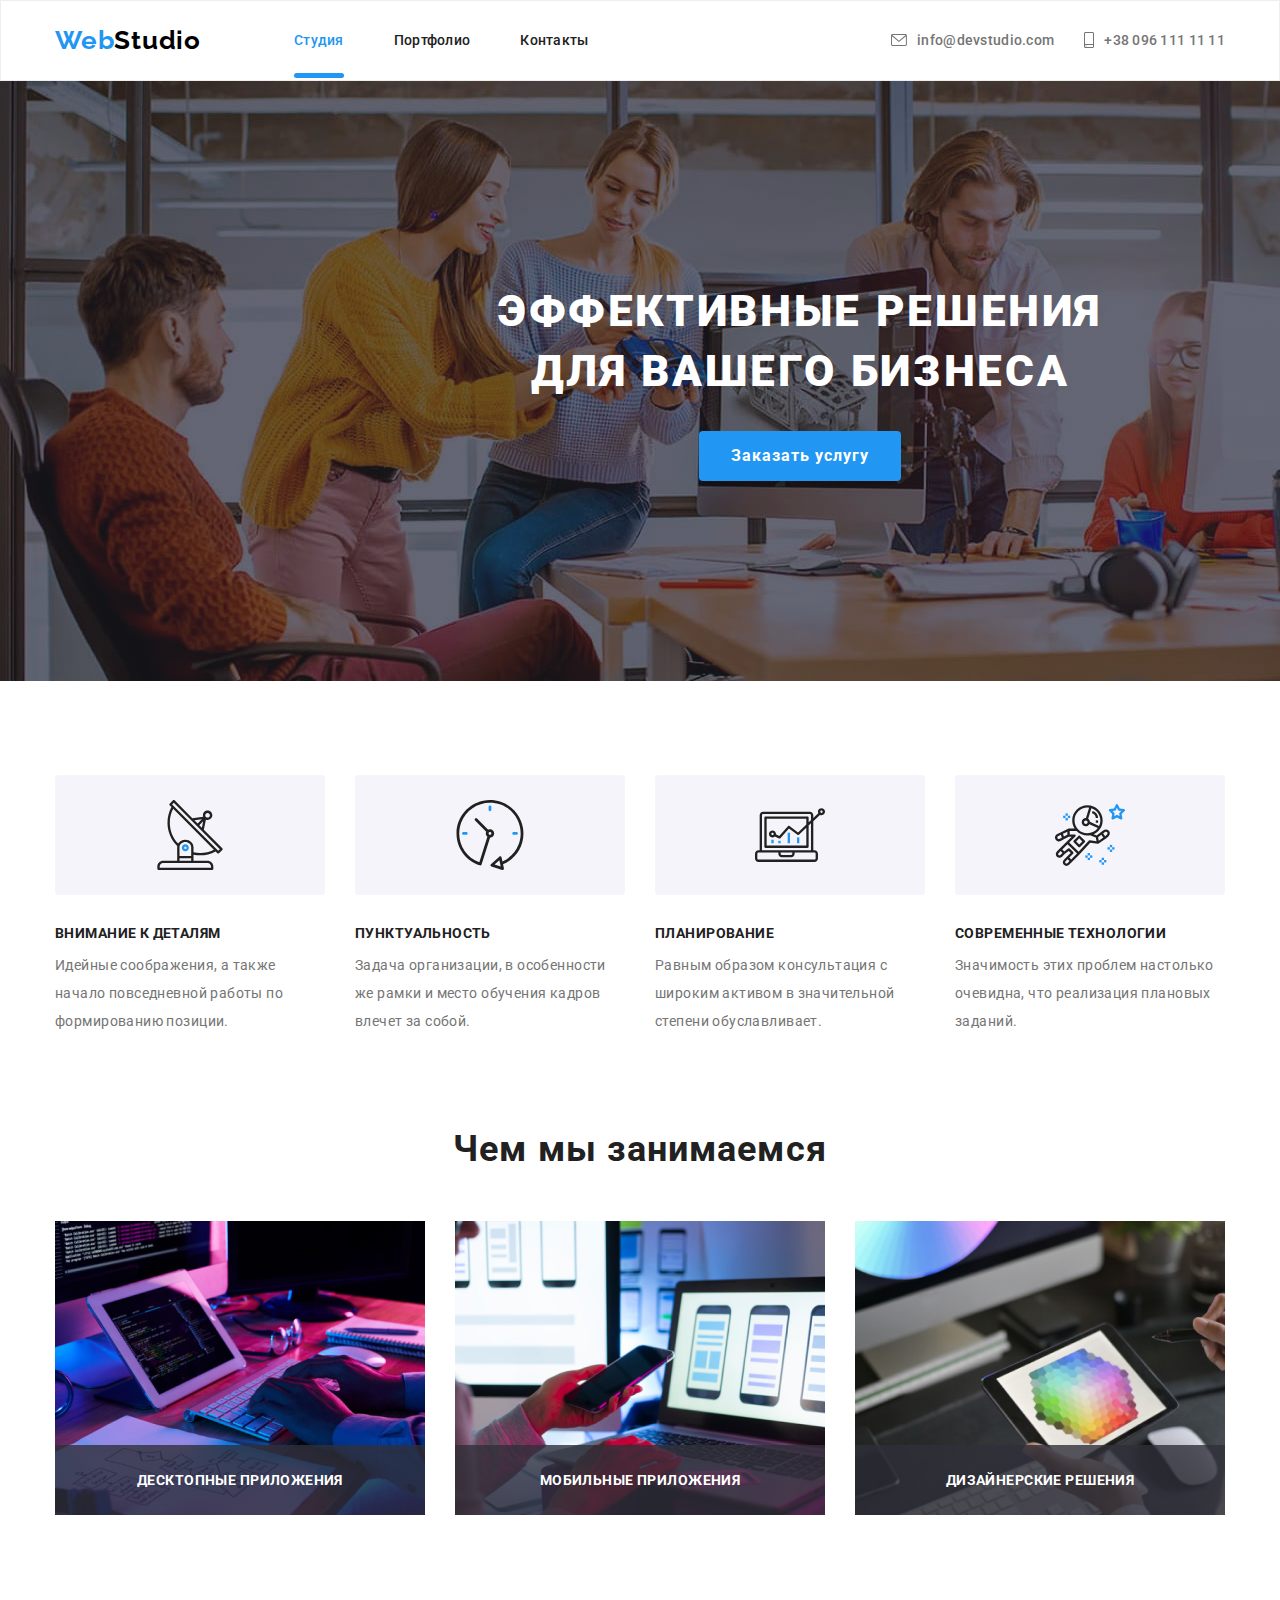
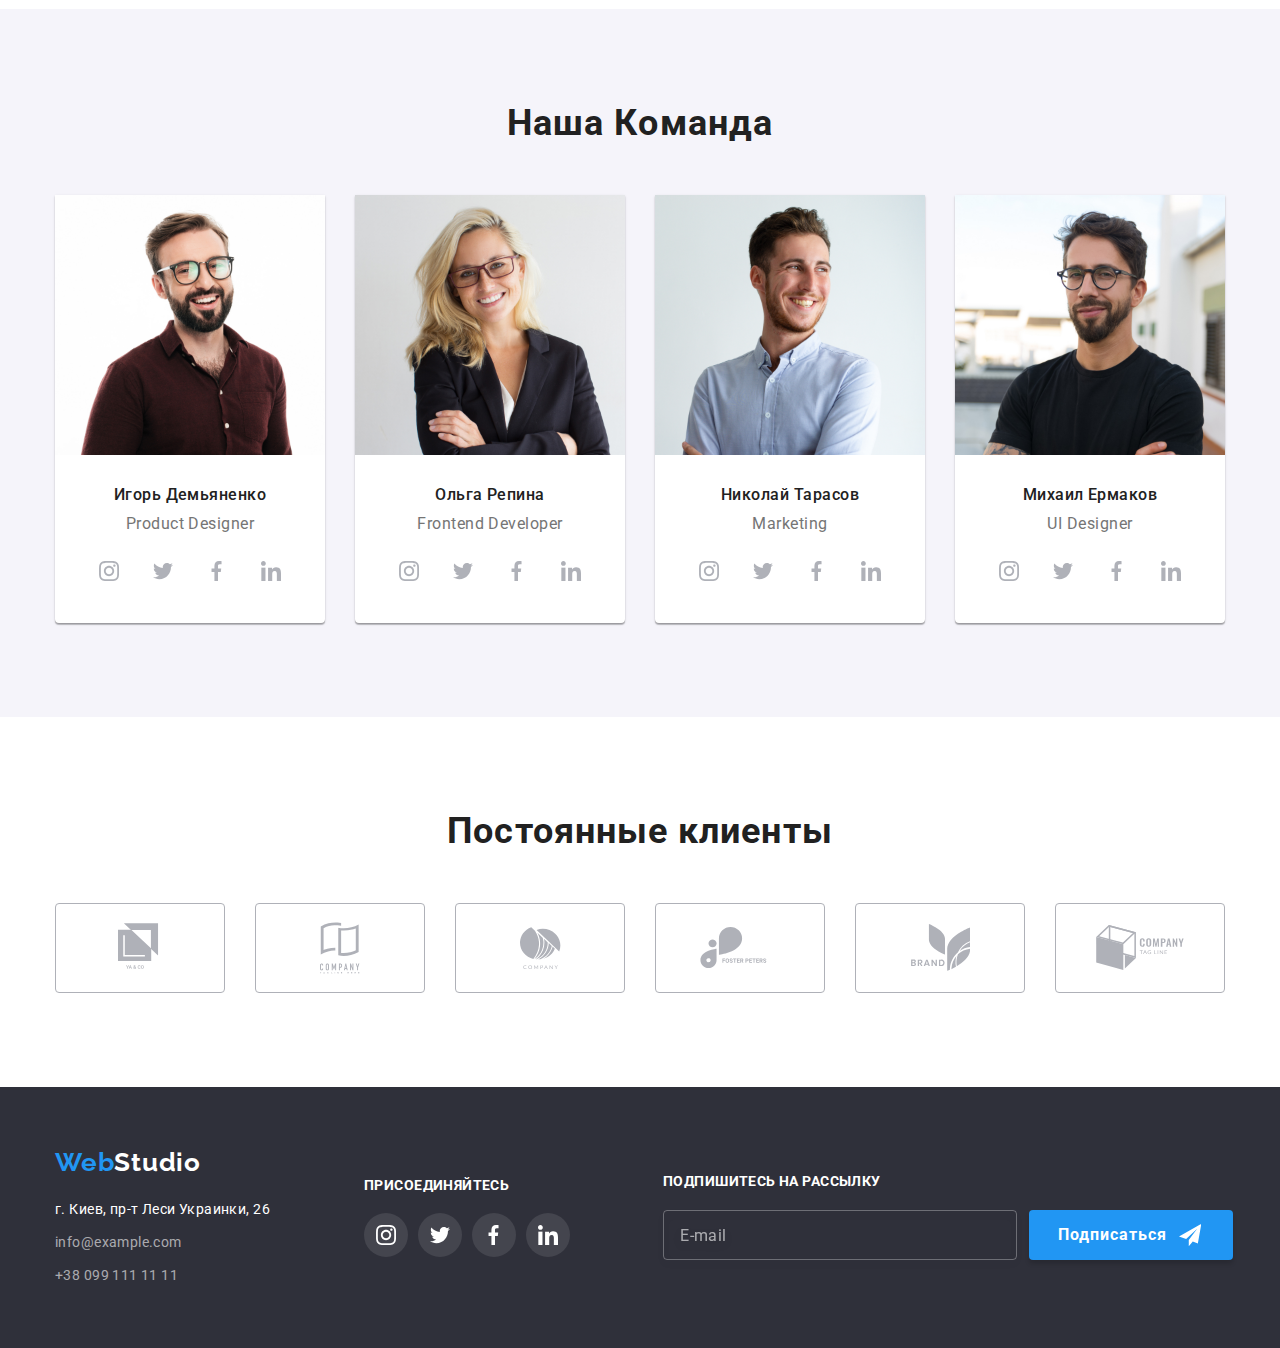
==== index.html @ 03c02bd0 "dz-7" ====
<!DOCTYPE html>
<html lang="ru">
  <head>
    <meta charset="UTF-8" />
    <meta name="viewport" content="width=device-width, initial-scale=1.0" />
    <title>ВебСтудия</title>
    <link
      href="https://fonts.googleapis.com/css2?family=Raleway:wght@700&family=Roboto:wght@300;400;500;700;900&display=swap"
      rel="stylesheet"
    />
    <link rel="stylesheet" href="./css/modern-normalize.css" />
    <!-- <link rel="stylesheet" href="https://cdnjs.cloudflare.com/ajax/libs/modern-normalize/1.0.0/modern-normalize.css"> -->
    <link rel="stylesheet" href="./css/styles.css" />
  </head>
  <body>
    <!--Header-->
    <header class="header">
      <div class="container">
        <nav class="navigation">
          <a class="logo link" href="./index.html" aria-label="Логотип студии"
            ><span class="logo-color" lang="en">Web</span
            ><span lang="en">Studio</span></a
          >
          <!--menu nav-->

          <ul class="navigation-list list">
            <li class="navigation-list-item">
              <a class="navigation-list-link link active" href="./index.html"
                >Студия</a
              >
            </li>
            <li class="navigation-list-item">
              <a class="navigation-list-link link" href="./portfolio.html"
                >Портфолио</a
              >
            </li>
            <li class="navigation-list-item">
              <a class="navigation-list-link link" href="./cont.html"
                >Контакты</a
              >
            </li>
          </ul>
        </nav>
        <address class="address">
          <ul class="address-list list">
            <li class="address-list-item">
              <a
                class="header-address-link link"
                href="mailto:info@devstudio.com"
              >
                <svg class="address-icon" width="16px" height="12px">
                  <use href="./images/icons/sprite.svg#icon-envelope"></use>
                </svg>
                info@devstudio.com</a
              >
            </li>
            <li class="address-list-item">
              <a class="header-address-link link" href="tel:+380961111111">
                <svg class="address-icon" width="10px" height="16px">
                  <use href="./images/icons/sprite.svg#icon-smartphone"></use>
                </svg>
                +38 096 111 11 11</a
              >
            </li>
          </ul>
        </address>
      </div>
    </header>
    <!--HERO-->
    <main>
      <section class="start-page">
        <div class="start-page-container container">
          <h1 class="hero-title">Эффективные решения для вашего бизнеса</h1>
          <button class="modal-btn" type="button" data-modal-open>
            Заказать услугу
          </button>
          <div class="backdrop is-hidden" data-modal>

            <div class="modal">
              <form action="#" method="GET" class="contact-form">
                <h2 class="contact-form_title">Оставьте свои данные, мы вам перезвоним</h2>
                <ul class="list-contact-form">
                  <li class="list contact-info">  
                    <label class="text-label" for="user-name">Имя</label>
                    <div class="input-form">
                        <input type="text" class="contact-form__input" name="user-name" id="user-name" required>
                        <svg class="modal-icon" width="18px" height="18px">
                          <use href="./images/icons/sprite-modal.svg#icon-person"></use>
                        </svg>
                    </div>
                  </li>
                  <li class="list contact-info"> 
                    <label class="text-label" for="user-tel">Телефон</label>
                    <div class="input-form">
                      <input type="tel" class="contact-form__input" name="user-tel" id="user-tel" required>
                        <svg class="modal-icon" width="18px" height="18px">
                          <use href="./images/icons/sprite-modal.svg#icon-phone"></use>
                        </svg>
                    </div>
                    
                  </li>
                  <li class="list contact-info">  
                    <label class="text-label" for="user-email">Почта</label>
                    <div class="input-form">
                      <input type="email" class="contact-form__input" name="user-email" id="user-email" required>
                      <svg class="modal-icon" width="18px" height="18px">
                        <use href="./images/icons/sprite-modal.svg#icon-email"></use>
                      </svg>
                    </div>
                    
                  </li>

                  <li class="list contact-info">  
                    <label class="text-label" for="user-text">Комментарий</label>
                    <div class="textarea">
                      <textarea  name="user-text" id="user-text" class="contact-form__message" maxlength="80" placeholder="Введите текст"></textarea>
                    </div>
                   </li>
                </ul> 
                
                
                <div class="policy">
                      
                      <label class="text-policy label">
                        <input class="checkbox visually-hidden" type="checkbox" name="policy" value="accept-policy">
                        <span class="icon-checked"></span>
                        <span class="label-text">Соглашаюсь с рассылкой и принимаю <a href="#" style="color: #2196f3">Условия договора</a></span>
                        
                      </label>
                      
                </div>     
                <div class="btn-wrapper">
                      <button type="submit" class="modal-btn">Отправить</button>
                </div>
              </form>
              

              <button class="close-button" data-modal-close>
                <svg class="modal-icon" width="18px" height="18px">
                  <use href="./images/icons/sprite-modal.svg#icon-close"></use>
                </svg>

              </button>
            </div>
          </div>
        </div>
      </section>
      <section class="features">
        <h2 hidden>Особености</h2>
        <div class="features-container container">
          <ul class="features-list">
            <li class="features-list-item list">
              <div class="svg-container">
                <svg class="button-icon" width="70px" height="70px">
                  <use href="./images/icons/sprite.svg#icon-antenna"></use>
                </svg>
              </div>
              <h3 class=".title-h-black">Внимание к деталям</h3>
              <p>
                Идейные соображения, а также начало повседневной работы по
                формированию позиции.
              </p>
            </li>
            <li class="features-list-item list">
              <div class="svg-container">
                <svg class="button-icon" width="70px" height="70px">
                  <use href="./images/icons/sprite.svg#icon-clock"></use>
                </svg>
              </div>
              <h3 class=".title-h-black">Пунктуальность</h3>
              <p>
                Задача организации, в особенности же рамки и место обучения
                кадров влечет за собой.
              </p>
            </li>
            <li class="features-list-item list">
              <div class="svg-container">
                <svg class="button-icon" width="70px" height="70px">
                  <use href="./images/icons/sprite.svg#icon-diagram"></use>
                </svg>
              </div>
              <h3 class=".title-h-black">Планирование</h3>
              <p>
                Равным образом консультация с широким активом в значительной
                степени обуславливает.
              </p>
            </li>
            <li class="features-list-item list">
              <div class="svg-container">
                <svg class="button-icon" width="70px" height="70px">
                  <use href="./images/icons/sprite.svg#icon-astronaut"></use>
                </svg>
              </div>
              <h3 class=".title-h-black">Современные технологии</h3>
              <p>
                Значимость этих проблем настолько очевидна, что реализация
                плановых заданий.
              </p>
            </li>
          </ul>
        </div>
      </section>
      <!--What are we doing-->
      <section class="we-doing">
        <div class="we-doing container">
          <h2>Чем мы занимаемся</h2>
          <ul class="we-doing-list list">
            <li class="we-doing-list-item">
              <img
                src="./images/header/box1.jpg"
                alt="набор программного кода"
                width="370"
                height="294"
              />
              <div class="title-features">
                <h3 class="title-h-white">Десктопные приложения</h3>
              </div>
            </li>
            <li class="we-doing-list-item">
              <img
                src="./images/header/box2.jpg"
                alt="выбор макета"
                width="370"
                height="294"
              />
              <div class="title-features">
                <h3 class="title-h-white">Мобильные приложения</h3>
              </div>
            </li>
            <li class="we-doing-list-item">
              <img
                src="./images/header/bo3.jpg"
                alt="выбор палитры"
                width="370"
                height="294"
              />
              <div class="title-features">
                <h3 class="title-h-white">Дизайнерские решения</h3>
              </div>
            </li>
          </ul>
        </div>
      </section>
      <!--About Team-->
      <section class="team">
        <div class="team-container container">
          <h2>Наша Команда</h2>
          <ul class="team-list list">
            <li class="team-list-item">
              <!-- <a class="team-list-link link" href=""> -->
              <img
                class="team-list-card"
                src="./images/main/photocard1.jpg"
                alt="Игорь Демьяненко"
                width="270"
                height="260"
              />
              <h3>Игорь Демьяненко</h3>
              <p lang="en">Product Designer</p>
              <div class="social-links-team">
                <ul class="social-links-list list">
                  <li class="social-links-item">
                    <a class="social-link-icon" href="">
                      <svg class="social-icon" width="20px" height="20px">
                        <use
                          href="./images/icons/sprite.svg#icon-instagram"
                        ></use>
                      </svg>
                    </a>
                  </li>
                  <li class="social-links-item">
                    <a class="social-link-icon" href="">
                      <svg class="social-icon" width="20px" height="20px">
                        <use
                          href="./images/icons/sprite.svg#icon-twitter"
                        ></use>
                      </svg>
                    </a>
                  </li>
                  <li class="social-links-item">
                    <a class="social-link-icon" href="">
                      <svg class="social-icon" width="20px" height="20px">
                        <use
                          href="./images/icons/sprite.svg#icon-facebook"
                        ></use>
                      </svg>
                    </a>
                  </li>
                  <li class="social-links-item">
                    <a class="social-link-icon" href="">
                      <svg class="social-icon" width="20px" height="20px">
                        <use
                          href="./images/icons/sprite.svg#icon-linkedin"
                        ></use>
                      </svg>
                    </a>
                  </li>
                </ul>
              </div>
            </li>
            <li class="team-list-item">
              <!-- <a class="team-list-link link" href=""> -->
              <img
                class="team-list-card"
                src="./images/main/photocard2.jpg"
                alt="Ольга Репина"
                width="270"
                height="260"
              />
              <h3>Ольга Репина</h3>
              <p lang="en">Frontend Developer</p>
              <div class="social-links-team">
                <ul class="social-links-list list">
                  <li class="social-links-item">
                    <a class="social-link-icon" href="">
                      <svg class="social-icon" width="20px" height="20px">
                        <use
                          href="./images/icons/sprite.svg#icon-instagram"
                        ></use>
                      </svg>
                    </a>
                  </li>
                  <li class="social-links-item">
                    <a class="social-link-icon" href="">
                      <svg class="social-icon" width="20px" height="20px">
                        <use
                          href="./images/icons/sprite.svg#icon-twitter"
                        ></use>
                      </svg>
                    </a>
                  </li>
                  <li class="social-links-item">
                    <a class="social-link-icon" href="">
                      <svg class="social-icon" width="20px" height="20px">
                        <use
                          href="./images/icons/sprite.svg#icon-facebook"
                        ></use>
                      </svg>
                    </a>
                  </li>
                  <li class="social-links-item">
                    <a class="social-link-icon" href="">
                      <svg class="social-icon" width="20px" height="20px">
                        <use
                          href="./images/icons/sprite.svg#icon-linkedin"
                        ></use>
                      </svg>
                    </a>
                  </li>
                </ul>
              </div>
            </li>
            <li class="team-list-item">
              <!-- <a class="team-list-link link" href=""> -->
              <img
                class="team-list-card"
                src="./images/main/photocard3.jpg"
                alt="Николай Тарасов"
                width="270"
                height="260"
              />
              <h3>Николай Тарасов</h3>
              <p lang="en">Marketing</p>
              <div class="social-links-team">
                <ul class="social-links-list list">
                  <li class="social-links-item">
                    <a class="social-link-icon" href="">
                      <svg class="social-icon" width="20px" height="20px">
                        <use
                          href="./images/icons/sprite.svg#icon-instagram"
                        ></use>
                      </svg>
                    </a>
                  </li>
                  <li class="social-links-item">
                    <a class="social-link-icon" href="">
                      <svg class="social-icon" width="20px" height="20px">
                        <use
                          href="./images/icons/sprite.svg#icon-twitter"
                        ></use>
                      </svg>
                    </a>
                  </li>
                  <li class="social-links-item">
                    <a class="social-link-icon" href="">
                      <svg class="social-icon" width="20px" height="20px">
                        <use
                          href="./images/icons/sprite.svg#icon-facebook"
                        ></use>
                      </svg>
                    </a>
                  </li>
                  <li class="social-links-item">
                    <a class="social-link-icon" href="">
                      <svg class="social-icon" width="20px" height="20px">
                        <use
                          href="./images/icons/sprite.svg#icon-linkedin"
                        ></use>
                      </svg>
                    </a>
                  </li>
                </ul>
              </div>
            </li>
            <li class="team-list-item">
              <!-- <a class="team-list-link link" href=""> -->
              <img
                class="team-list-card"
                src="./images/main/photocard4.jpg"
                alt="Михаил Ермаков"
                width="270"
                height="260"
              />
              <h3>Михаил Ермаков</h3>
              <p lang="en">UI Designer</p>
              <div class="social-links-team">
                <ul class="social-links-list list">
                  <li class="social-links-item">
                    <a class="social-link-icon" href="">
                      <svg class="social-icon" width="20px" height="20px">
                        <use
                          href="./images/icons/sprite.svg#icon-instagram"
                        ></use>
                      </svg>
                    </a>
                  </li>
                  <li class="social-links-item">
                    <a class="social-link-icon" href="">
                      <svg class="social-icon" width="20px" height="20px">
                        <use
                          href="./images/icons/sprite.svg#icon-twitter"
                        ></use>
                      </svg>
                    </a>
                  </li>
                  <li class="social-links-item">
                    <a class="social-link-icon" href="">
                      <svg class="social-icon" width="20px" height="20px">
                        <use
                          href="./images/icons/sprite.svg#icon-facebook"
                        ></use>
                      </svg>
                    </a>
                  </li>
                  <li class="social-links-item">
                    <a class="social-link-icon" href="">
                      <svg class="social-icon" width="20px" height="20px">
                        <use
                          href="./images/icons/sprite.svg#icon-linkedin"
                        ></use>
                      </svg>
                    </a>
                  </li>
                </ul>
              </div>
            </li>
          </ul>
        </div>
      </section>
      <!--CLIENTS-->
      <section class="clients">
        <div class="clients-container container">
          <h2>Постоянные клиенты</h2>
          <ul class="clients-list list">
            <li class="clients-item">
              <a class="clients-item-link link" href="">
                <svg class="clients-icon" width="44.27px" height="49.23px">
                  <use href="./images/icons/sprite.svg#icon-logo1"></use>
                </svg>
              </a>
            </li>
            <li class="clients-item">
              <a class="clients-item-link link" href="">
                <svg class="clients-icon" width="40px" height="52px">
                  <use href="./images/icons/sprite.svg#icon-logo2"></use>
                </svg>
              </a>
            </li>
            <li class="clients-item">
              <a class="clients-item-link link" href="">
                <svg class="clients-icon" width="41px" height="42.6px">
                  <use href="./images/icons/sprite.svg#icon-logo3"></use>
                </svg>
              </a>
            </li>
            <li class="clients-item">
              <a class="clients-item-link link" href="">
                <svg class="clients-icon" width="79.66px" height="42.02">
                  <use href="./images/icons/sprite.svg#icon-logo4"></use>
                </svg>
              </a>
            </li>
            <li class="clients-item">
              <a class="clients-item-link link" href="">
                <svg class="clients-icon" width="59px" height="47px">
                  <use href="./images/icons/sprite.svg#icon-logo5"></use>
                </svg>
              </a>
            </li>
            <li class="clients-item">
              <a class="clients-item-link link" href="">
                <svg class="clients-icon" width="88.48px" height="45.44px">
                  <use href="./images/icons/sprite.svg#icon-logo6"></use>
                </svg>
              </a>
            </li>
          </ul>
        </div>
      </section>
    </main>
    <!--FOOTER-->
    <footer class="footer">
      <div class="container">
        <div class="logo-address-container">
          <div class="footer-logo">
            <a class="logo link" href="./index.html" aria-label="Логотип студии"
              ><span class="logo-color" lang="en">Web</span
              ><span style="color: white" lang="en">Studio</span></a
            >
          </div>
          <address class="footer-address address">
            <ul class="footer-list list">
              <li class="footer-list-item">
                <a
                  class="footer-map-link link"
                  href="https://goo.gl/maps/7gkrQekbCcnjJ7GV7"
                  >г. Киев, пр-т Леси Украинки, 26</a
                >
              </li>
              <li class="footer-list-item">
                <a class="footer-mail-link link" href="mailto:info@example.com"
                  >info@example.com</a
                >
              </li>
              <li class="footer-list-item">
                <a class="footer-tel-link link" href="tel:+380991111111"
                  >+38 099 111 11 11</a
                >
              </li>
            </ul>
          </address>
        </div>
        <div class="social-links-footer">
          <h2>присоединяйтесь</h2>
          <div class="social-links-team">
            <ul class="social-links-list list">
              <li class="social-links-item">
                <a class="social-link-icon icon-footer" href="">
                  <svg class="social-icon" width="20px" height="20px">
                    <use href="./images/icons/sprite.svg#icon-instagram"></use>
                  </svg>
                </a>
              </li>
              <li class="social-links-item">
                <a class="social-link-icon icon-footer" href="">
                  <svg class="social-icon" width="20px" height="20px">
                    <use href="./images/icons/sprite.svg#icon-twitter"></use>
                  </svg>
                </a>
              </li>
              <li class="social-links-item">
                <a class="social-link-icon icon-footer" href="">
                  <svg class="social-icon" width="20px" height="20px">
                    <use href="./images/icons/sprite.svg#icon-facebook"></use>
                  </svg>
                </a>
              </li>
              <li class="social-links-item">
                <a class="social-link-icon icon-footer" href="">
                  <svg class="social-icon" width="20px" height="20px">
                    <use href="./images/icons/sprite.svg#icon-linkedin"></use>
                  </svg>
                </a>
              </li>
            </ul>
          </div>
        </div>
        <div class="form-footer">
          <form action="#" method="GET" class="">
            
            <h2 class="footer-form-title">Подпишитесь на рассылку</h2>
            <div class="footer-input">
                <label class="text-label" for="user-email-footer"></label>
                <input type="email" class="footer-form__input" name="user-email-footer" id="user-email-footer" placeholder="E-mail">
                <button type="submit" class="modal-btn footer-button">Подписаться
                  <svg class="footer-icon" width="24" height="24">
                    <use href="./images/icons/sprite-modal.svg#icon-send"></use>
                  </svg>
                </button>
            </div>
            

          </form>

        </div>
      </div>
    </footer>
    <!-- Ставим перед закрывающим тегом body -->
    <script src="./js/modal.js"></script>
  </body>
</html>
---- css/styles.css ----
:root {
  --accent-color: #2196f3;
  --main-font: 'Roboto', sans-serif;
  --secondary-font: 'Raleway', sans-serif;
  --color-text-grey: #757575;
  --color-text-title: #212121;
  --color-text-secondary-title: #ffffff;
}
*,
*::before,
*::after {
  margin: 0;
  padding: 0;
}
body {
  font-family: var(--main-font);
  /* width: 1600px;
    text-align: center; */
}
.backdrop {
  position: fixed;
  top: 0;
  left: 0;

  width: 100%;
  height: 100%;

  background-color: rgba(160, 148, 125, 0.5);
}

.list {
  list-style: none;
}
.link {
  text-decoration: none;
}
.address {
  font-style: normal;
}
img {
  display: block;
}

.container {
  width: 1200px;
  padding: 0 15px;
  margin: 0 auto;
}
.title-h-white {
  font-weight: 700;
  font-size: 14px;
  line-height: 1.143;
  letter-spacing: 0.03em;
  text-transform: uppercase;
  color: var(--color-text-secondary-title);
}
.title-h-black {
  font-weight: 700;
  font-size: 14px;
  line-height: 1.143;
  letter-spacing: 0.03em;
  text-transform: uppercase;
  color: var(--color-text-title);
}

/* <==================contactsssssssss========================> */
.contt {
  background-color: rgb(1, 3, 22);
}
.contt .container {
  width: 1984px;
  height: 880px;
  /* height: 600px;
  width: 1600px; */

  background-image: url('../images/contacts/con1.jpg');
}
/* <====================end contactsssssssss======================> */

/* =================> NAVIGATION <=================== */
.header {
  padding-top: 24px;
  padding-bottom: 24px;
  border: 1px solid #eeeeee;
}
.header .container {
  /* padding-bottom: 25px; */
  display: flex;
  align-items: center;
}
.navigation {
  display: flex;
  align-items: center;
}
.navigation-list {
  display: flex;
}
.navigation-list-link {
  font-weight: 500;
  font-size: 14px;
  line-height: 1.143;
  letter-spacing: 0.02em;
  color: var(--color-text-title);
  transition: color 250ms cubic-bezier(0.4, 0, 0.2, 1);
}
.header-address-link,
.header-address-link {
  font-weight: 500;
  font-size: 14px;
  line-height: 1.143;
  letter-spacing: 0.02em;
  color: var(--color-text-grey);

  transition: color 250ms cubic-bezier(0.4, 0, 0.2, 1);
}
.header-address-link svg {
  fill: #afb1b8;
  transition: fill 250ms cubic-bezier(0.4, 0, 0.2, 1);
}
.navigation-list-link:hover,
.navigation-list-link:focus,
.header-address-link:hover,
.header-address-link:focus {
  color: var(--accent-color);
}
.active {
  color: var(--accent-color);
}
.navigation-list-item:not(:last-child) {
  margin-right: 50px;
}
.address-list-item:not(:last-child) {
  margin-right: 30px;
}
.header .address {
  margin-left: auto;
}
.address-list {
  display: flex;
}
/* .header .container */

/* =================> END NAVIGATION <================ */
/* =================> BUTTON STYLE Studio<================ */
.modal-btn {
  padding: 0;
  border: none;
  font: inherit;
  color: inherit;
  background-color: transparent;

  font-weight: 700;
  font-size: 16px;
  line-height: 1.875;

  /* text-align: center; */
  letter-spacing: 0.06em;
  color: #ffffff;
  background: var(--accent-color);
  padding: 10px 32px;
  cursor: pointer;

  min-width: 200px;
  height: 50px;
  box-shadow: 0px 4px 4px rgba(0, 0, 0, 0.15);
  border-radius: 4px;
  margin: 0 auto;
}

.backdrop.is-hidden {
  opacity: 0;
  pointer-events: none;
}

.modal {
  height: 400px;
  width: 600px;
  padding: 15px;

  background-color: #fff;

  position: absolute;
  top: 50%;
  left: 50%;
  transform: translate(-50%, -50%);
}
/* =================> END BUTTON STYLE Studio <================ */

.close-button {
  width: 30px;
  height: 30px;
  cursor: pointer;
  border-radius: 50%;
  border: 1px solid rgba(0, 0, 0, 0.1);
  top: 8px;
  right: 8px;
  position: absolute;
  background: white;

  transition: fill 250ms cubic-bezier(0.4, 0, 0.2, 1);
}
.close-button svg {
  fill: black;
  transition: fill 250ms cubic-bezier(0.4, 0, 0.2, 1);
}

.close-button:hover svg {
  fill: var(--accent-color);
}

/* =================> PORTFOLIO BUTTON STYLE <================ */

.portfolio .container {
  padding-top: 94px;
  padding-bottom: 94px;
}
.portfolio-buttons {
  display: flex;
  justify-content: center;
  margin-bottom: 50px;
}
/* .portfolio-buttons{
    width: 1300px;
    height: 38px;
} */
.portfolio-buttons-item:not(:last-child) {
  margin-right: 8px;
}
.portfolio-list {
  display: flex;
  flex-wrap: wrap;
  /* justify-content: space-between; */
  /* text-align: center; */
}
.portfolio-item:not(:nth-child(3n)) {
  margin-right: 30px;
}
.portfolio-item:not(:nth-last-child(-n + 3)) {
  margin-bottom: 30px;
}
.portfolio-item {
  /* margin: 0;
    padding: 0; */
  /* :not(:nth-last-child(-n + 3)) - кроме последних трех */

  background: #ffffff;
  width: 370px;
  height: 404px;
  /* outline: 1px solid  #EEEEEE; */
  /* border: 1px solid #EEEEEE;
    border-top: none 
    border-width: thin; */
}

.portfolio-item-title {
  border: 1px solid #eeeeee;
  border-top: none;
  padding: 20px 24px;
  width: 370px;
  height: 110px;
}
.portfolio-container {
  width: 1170px;
  height: 1360px;
}

.portfolio-modal-btn {
  font-family: var(--main-font);
  font-style: normal;
  font-weight: 500;
  font-size: 16px;
  line-height: 1.625;
  text-align: center;
  letter-spacing: 0.03em;
  color: var(--color-text-title);
  cursor: pointer;

  background: #f5f4fa;
  border-radius: 4px;
  padding: 6px 22px;
  height: 38px;
  min-width: 73px;
  border: 1px solid #f5f4fa;

  transition: color 250ms, background-color 250ms,
    border 250ms cubic-bezier(0.4, 0, 0.2, 1);
}
.portfolio-modal-btn:hover,
.portfolio-modal-btn:focus,
.portfolio-modal-btn:active {
  color: #ffffff;
  background: var(--accent-color);
  border: 1px solid var(--accent-color);
}
.portfolio-item-link:hover,
.portfolio-item-link:focus {
  box-shadow: 0px 1px 1px rgba(0, 0, 0, 0.12), 0px 4px 4px rgba(0, 0, 0, 0.06),
    1px 4px 6px rgba(0, 0, 0, 0.16);
}
/* =================> END PORTFOLIO BUTTON STYLE <================ */

/* =================> PORTFOLIO FONT STYLE <================ */
.portfolio-item > a > h2 {
  font-weight: 700;
  font-size: 18px;
  line-height: 2;
  letter-spacing: 0.06em;
  color: var(--color-text-title);
  padding: 0 24px;
  margin-bottom: 4px;
}

.portfolio-item-title > h2 {
  font-weight: 700;
  font-size: 18px;
  line-height: 2;
  letter-spacing: 0.06em;
  color: var(--color-text-title);
  margin-bottom: 4px;
}
.portfolio-item-title > p {
  font-weight: 400;
  font-size: 16px;
  line-height: 1.875;
  letter-spacing: 0.03em;
  color: var(--color-text-grey);
}
.portfolio-item > a > p {
  font-weight: 400;
  font-size: 16px;
  line-height: 1.875;
  letter-spacing: 0.03em;
  color: var(--color-text-grey);
  padding: 0 24px;
  padding-bottom: 20px;
}
.portfolio-item-link {
  display: flex;
  flex-direction: column;
  align-items: center;
  justify-content: center;

  width: 370px;
  height: 404px;

  /* padding-left: 0; */
}
/* =================> END PORTFOLIO FONT STYLE <================ */

/* =================> WE DOING <================ */

.we-doing {
  position: relative;
  z-index: 1;
}
.start-page {
  position: relative;
  z-index: 2;
}

.we-doing .container {
  padding-top: 47px;
  padding-bottom: 94px;

  /* background-color: tomato; */
}
.we-doing > h2 {
  font-weight: 700;
  font-size: 36px;
  line-height: 1.166;
  text-align: center;
  letter-spacing: 0.03em;
  color: var(--color-text-title);
  margin-bottom: 50px;
}
.we-doing-list {
  display: flex;
  justify-content: space-between;
  /* justify-content: space-between; */
}
.title-features {
  content: '';
  display: block;
  position: absolute;
  padding-top: 27px;
  padding-bottom: 27px;
  text-align: center;

  height: 70px;
  width: 100%;
  background: rgba(47, 48, 58, 0.8);

  left: 0;
  bottom: 0;
}
.we-doing-list-item {
  position: relative;
}

/* ================================================================ */
.start-page {
  /* display: flex; */
  background-color: #2f303a;
}
.start-page .container {
  padding-top: 200px;

  display: flex;
  flex-wrap: wrap;
  flex-direction: column;
  align-items: center;

  height: 600px;
  width: 1600px;
  background-image: linear-gradient(
      to right,
      rgba(47, 48, 58, 0.4),
      rgba(47, 48, 58, 0.4)
    ),
    url('../images/start-page/img8.jpg');
}
/* ================================================================ */

/* =================> END WE DOING <================ */

/* =================> FEATURES FONT STYLE <================ */

.features-list-item > h3 {
  font-weight: 700;
  font-size: 14px;
  line-height: 1.143;
  letter-spacing: 0.03em;
  text-transform: uppercase;

  margin-bottom: 10px;
  color: var(--color-text-title);
}
.features-list-item > p {
  font-weight: 400;
  font-size: 14px;
  line-height: 2;
  letter-spacing: 0.03em;
  color: var(--color-text-grey);
  min-width: 270px;
}

.features-container {
  padding-top: 94px;
  padding-bottom: 47px;
}
/* .features-list {
    padding: 94px 0px;
    /* justify-content: space-between; */
/* flex-wrap: wrap; */

.features-list-item:not(:last-child) {
  margin-right: 30px;
}

.features-list {
  display: flex;
}
/* =================> END FEATURES FONT STYLE <================ */

/* =================> TEAM FONT STYLE <================ */

.team {
  background: #f5f4fa;
}
.team-container {
  /* background-color: tomato; */
  /* display: flex; */
  padding-top: 94px;
  padding-bottom: 94px;
}
.team .container > h2 {
  /* padding-top: 94px; */

  margin-bottom: 50px;
  font-weight: 700;
  font-size: 36px;
  line-height: 1.166;
  text-align: center;
  letter-spacing: 0.03em;
  color: var(--color-text-title);
  /* background-color: tomato; */
}
.team-list {
  display: flex;
  /* flex-direction: column;
  align-items: center; */
  /* margin-bottom: 94px; */
}
.team-list-item > h3 {
  font-weight: 500;
  font-size: 16px;
  line-height: 1.188;
  /* text-align: center; */
  letter-spacing: 0.03em;
  color: var(--color-text-title);
  margin-bottom: 10px;
}
.team-list-item:not(:last-child) {
  margin-right: 30px;
}
/* .team-list-item {
        padding-bottom: 30px;
        text-align: center;
    } */
.team-list-item > p {
  font-weight: 400;
  font-size: 16px;
  line-height: 1.188;
  /* text-align: center; */
  letter-spacing: 0.03em;
  color: var(--color-text-grey);
  /* padding-bottom: 30px; */
}

.team-list-card {
  margin-bottom: 30px;
}
/* .team-list-link {
        text-align: center; */

.team-list-item {
  padding-bottom: 30px;
  display: flex;
  flex-direction: column;
  align-items: center;

  /* text-align: center; */
  background-color: #ffffff;
  box-shadow: 0px 1px 3px rgba(0, 0, 0, 0.12), 0px 1px 1px rgba(0, 0, 0, 0.14),
    0px 2px 1px rgba(0, 0, 0, 0.2);
  border-radius: 0px 0px 4px 4px;
}
/* =================> END TEAM FONT STYLE <================ */

/* =================> Logo WebStudio <================ */
.footer-logo {
  /* display: flex; */
  /* padding: 0;
    margin: 0; */
  margin-bottom: 20px;
}
.logo {
  font-family: var(--secondary-font);
  font-size: 26px;
  line-height: 1.19;
  font-style: normal;
  font-weight: 700;
  letter-spacing: 0.03em;
  color: #000000;
  margin-right: 93px;
  /* margin-bottom: 20px; */
}
.logo-color {
  color: #2196f3;
}

/* .container .footer-address {
padding-top: 60px;
} */

/* =================> END Logo WebStudio <================ */

/* =================> TITLE STYLE STUDIO<================ */
.hero-title {
  text-align: center;
  width: 696px;
  height: 120px;
  text-transform: uppercase;
  font-size: 44px;
  line-height: 1.364;
  color: #ffffff;
  font-weight: 900;
  letter-spacing: 0.06em;
  margin-bottom: 30px;
}
/* =================> END TITLE STYLE STUDIO<================ */

/* =================> FOOTER STYLE <================ */
.footer {
  background: #2f303a;
  /* padding-top: 20px; */
  padding-bottom: 60px;
  padding-top: 60px;
}
.footer-mail-link,
.footer-tel-link {
  font-size: 14px;
  line-height: 1.714;
  letter-spacing: 0.03em;
  color: rgba(255, 255, 255, 0.6);
}
.footer-map-link {
  font-style: normal;
  font-size: 14px;
  line-height: 1.714;
  letter-spacing: 0.03em;
  color: #ffffff;
}
/* .footer-list { */
/* padding-top: 20px; */
/* padding-bottom: 60px; */

/* } */
.footer-list-item:not(:last-child) {
  margin-bottom: 9px;
}
/* =================> END FOOTER STYLE <================ */

/* =================>  Clients STYLE <================ */
.clients .container {
  padding-top: 94px;
  padding-bottom: 94px;
}
.clients-container > h2 {
  margin-bottom: 50px;
  text-align: center;

  font-weight: 700;
  font-size: 36px;
  line-height: 1.166;
  text-align: center;
  letter-spacing: 0.03em;
  color: var(--color-text-title);
}

.clients-item-link {
  display: flex;
  align-items: center;
  justify-content: center;
  width: 170px;
  height: 90px;
  border: 1px solid #afb1b8;
  border-radius: 4px;

  transition: border 250ms cubic-bezier(0.4, 0, 0.2, 1);
}
.clients-item:not(:last-child) {
  margin-right: 30px;
}
.clients-list {
  display: flex;
  /* justify-content: space-between; */
}
.clients-item-link:hover {
  border: 1px solid var(--accent-color);
}
.clients-item-link:focus {
  border: 1px solid var(--accent-color);
}
.clients-icon {
  fill: #afb1b8;
}
.clients-item-link:hover svg,
.clients-item-link:focus svg {
  fill: var(--accent-color);
}
.clients-item-link svg {
  fill: #afb1b8;
  transition: fill 250ms cubic-bezier(0.4, 0, 0.2, 1);
}

/* =================> END Clients STYLE <================ */

/* =================> SVG STYLE<================ */

.svg-container {
  width: 270px;
  height: 120px;
  background: #f5f4fa;
  border-radius: 4px;
  margin-bottom: 30px;
  padding: 25px 100px;
}

.header-address-link:hover svg,
.header-address-link:focus svg {
  fill: var(--accent-color);
}
.header-address-link {
  display: flex;
  align-items: center;
}
.header-address-link .address-icon {
  margin-right: 10px;
  fill: var(--color-text-grey);
}
/* =================> END SVG STYLE<================ */
.social-links-team {
  /* text-align: inherit; */
  /* display: flex; */
  width: 206px;
  height: 44px;
}
.social-links-list {
  display: flex;
  align-items: center;
  justify-content: space-between;
}

.team-list-item > p {
  margin-bottom: 16px;
}
.social-link-icon {
  display: flex;
  align-items: center;
  justify-content: center;
  width: 44px;
  height: 44px;
  border-radius: 50%;

  transition: background-color 250ms cubic-bezier(0.4, 0, 0.2, 1);
}

.social-link-icon:hover,
.social-link-icon:focus {
  background: #2196f3;
  border-radius: 50%;
}
.social-link-icon svg {
  fill: #afb1b8;
  transition: fill 250ms cubic-bezier(0.4, 0, 0.2, 1);
}
.social-link-icon:hover svg,
.social-link-icon:focus svg {
  fill: #ffffff;
}

.social-icon {
  fill: #afb1b8;
}

.logo-address-container {
  margin-right: 70px;
}
.footer .container {
  display: flex;
  align-items: center;
}
.social-links-footer > h2 {
  font-family: Roboto;
  font-style: normal;
  font-weight: 700;
  font-size: 14px;
  line-height: 16px;
  letter-spacing: 0.03em;
  text-transform: uppercase;

  color: #ffffff;
  margin-bottom: 20px;
}

.icon-footer {
  background: rgba(255, 255, 255, 0.1);
  border-radius: 50%;
}
.icon-footer svg {
  fill: #ffffff;
}

.active::after {
  content: '';
  display: block;
  height: 5px;
  width: 100%;

  left: 0;
  bottom: -30px;

  position: absolute;
  background-color: var(--accent-color);
  border-radius: 4px;
}

.navigation-list-link {
  position: relative;
}
/* transform: rotate(360deg) scale(1); */
.portfolio-description {
  display: inline-block;
  content: '';
  position: absolute;
  top: 0;
  left: 0;

  width: 100%;
  height: 100%;
  background-color: rgba(33, 150, 243, 0.9);

  transform: translateY(+100%);
  transition: transform 250ms cubic-bezier(0.4, 0, 0.2, 1);
  opacity: 1;
}
.port-t {
  position: relative;
  overflow: hidden;
}

.portfolio-item-link:hover .portfolio-description {
  transform: translateY(0);
}

.portfolio-item-link:focus .portfolio-description {
  transform: translateY(0);
}
.rotate {
  transform: rotate(0) scale(0);
  transition: all 500ms linear;
}
.portfolio-item-link:hover .rotate {
  transform: rotate(360deg) scale(1);
}

.portfolio-description {
  padding: 63px 24px;
}
.portfolio-description > p {
  font-style: normal;
  font-weight: 400;
  font-size: 18px;
  line-height: 1.55;

  letter-spacing: 0.03em;
  color: #ffffff;
}
/* =================>  mobal BTN <================ */

/* =================>  FORM MODAL <================ */

.contact-form__input {
  display: block;
  width: 100%;
  height: 40px;
  padding-left: 40px;

  border: 1px solid rgba(33, 33, 33, 0.2);
  box-sizing: border-box;
  border-radius: 4px;

  transition: border 250ms cubic-bezier(0.4, 0, 0.2, 1);
}

.btn-wrapper {
  display: flex;
  justify-content: center;
}
.btn-wrapper .contact-form__submit {
  width: 200px;
  height: 50px;

  background-color: var(--accent-color);
  box-shadow: 0px 4px 4px rgba(0, 0, 0, 0.15);
  border-radius: 4px;
}
.contact-form_title {
  text-align: center;
  margin-bottom: 12px;
}
.modal {
  width: 528px;
  height: 581px;
  padding: 40px 40px;
}

.contact-form__message {
  width: 100%;
  height: 100%;
  resize: none;
  padding: 12px 16px;

  border: 1px solid rgba(33, 33, 33, 0.2);
  box-sizing: border-box;
  border-radius: 4px;

  transition: border 250ms cubic-bezier(0.4, 0, 0.2, 1);
}
.contact-form__message::placeholder {
  font-weight: 400;
  font-size: 12px;
  line-height: 1.16;
  letter-spacing: 0.01em;

  color: rgba(117, 117, 117, 0.5);
}
.text-label {
  font-weight: 400;
  font-size: 12px;
  line-height: 1.16;
  letter-spacing: 0.01em;
  color: var(--color-text-grey);
}
.textarea {
  height: 120px;
  margin-top: 4px;
}
.contact-form__input:hover,
.contact-form__input:focus {
  border: 1px solid var(--accent-color);
  cursor: pointer;
  outline: none;
}

.contact-form__message:hover,
.contact-form__message:focus {
  border: 1px solid var(--accent-color);
  cursor: pointer;
  outline: none;
}

.contact-form_title {
  font-weight: 700;
  font-size: 20px;
  line-height: 1.15;
  text-align: center;
  letter-spacing: 0.03em;
  color: #212121;
}
.text-policy {
  font-weight: 400;
  font-size: 14px;
  line-height: 1.7;
  letter-spacing: 0.03em;
  color: #757575;
  margin-left: 7px;
}
.policy {
  margin-bottom: 30px;
  display: flex;
  align-items: center;
}

.contact-info:not(:last-child) {
  margin-bottom: 10px;
}
.contact-info:last-child {
  margin-bottom: 20px;
}

.input-form {
  margin-top: 4px;
  position: relative;
}
.input-form svg {
  position: absolute;
  top: 50%;
  left: 12px;

  fill: black;
  transition: fill 250ms cubic-bezier(0.4, 0, 0.2, 1);

  transform: translateY(-50%);
}

.contact-form__input:hover + .modal-icon {
  fill: var(--accent-color);
}

.contact-form__input:focus + .modal-icon {
  fill: var(--accent-color);
}
.policy {
  display: flex;
}
.label {
  display: flex;
  align-items: center;

  position: relative;
}

.icon-checked {
  content: '';
  display: inline-block;

  width: 16px;
  height: 15px;

  border: 1px solid #212121;
  border-radius: 2px;

  position: absolute;
  top: 50%;
  left: 0;
  transform: translateY(-50%);
  transition: background-color 250ms cubic-bezier(0.4, 0, 0.2, 1);
}
.checkbox:checked + .icon-checked {
  border-color: #2196f3;
  background-color: var(--accent-color);
  background-image: url(../images/icons/icon-check.svg);
  background-size: contain;
  background-origin: border-box;
}
.checkbox:focus + .icon-checked {
  outline: 1px solid black;
}

.label-text {
  margin-left: 23px;
}

.visually-hidden {
  position: absolute !important;
  clip: rect(1px 1px 1px 1px); /* IE6, IE7 */
  clip: rect(1px, 1px, 1px, 1px);
  padding: 0 !important;
  border: 0 !important;
  height: 1px !important;
  width: 1px !important;
  overflow: hidden;
}
/* =================> END FORM MODAL<================ */

/* =================> FOOTER FORM<================ */
.form-footer {
  width: 570px;
  height: 86px;
  margin-left: 93px;
}
.footer-form-title {
  font-weight: 700;
  font-size: 14px;
  line-height: 1.14;
  letter-spacing: 0.03em;
  text-transform: uppercase;
  color: rgb(255, 255, 255);
  margin-bottom: 20px;
}
.footer-input {
  display: flex;
  align-items: center;
}
.footer-form__input {
  background-color: transparent;
  border: none;
  width: 358px;
  height: 50px;
  padding-left: 16px;

  color: #ffffff;
  margin-right: 12px;
  border: 1px solid rgba(255, 255, 255, 0.3);
  box-sizing: border-box;
  filter: drop-shadow(0px 4px 4px rgba(0, 0, 0, 0.15));
  border-radius: 4px;

  transition: border 250ms cubic-bezier(0.4, 0, 0.2, 1);
}
.footer-form__input::placeholder {
  font-weight: 400;
  font-size: 16px;
  line-height: 1.25;

  display: flex;
  align-items: center;
  letter-spacing: 0.03em;

  color: rgba(255, 255, 255, 0.6);
}
.footer-icon {
  fill: #ffffff;
}
.footer-button {
  display: flex;
  align-items: center;
  padding-top: 10px;
  padding-left: 29px;
}
.footer-input svg {
  margin-left: 12px;
}

.footer-form__input:focus,
.footer-form__input:hover {
  border: 1px solid var(--accent-color);
  cursor: pointer;
  outline: none;
}
/* =================> END FOOTER FORM<================ */
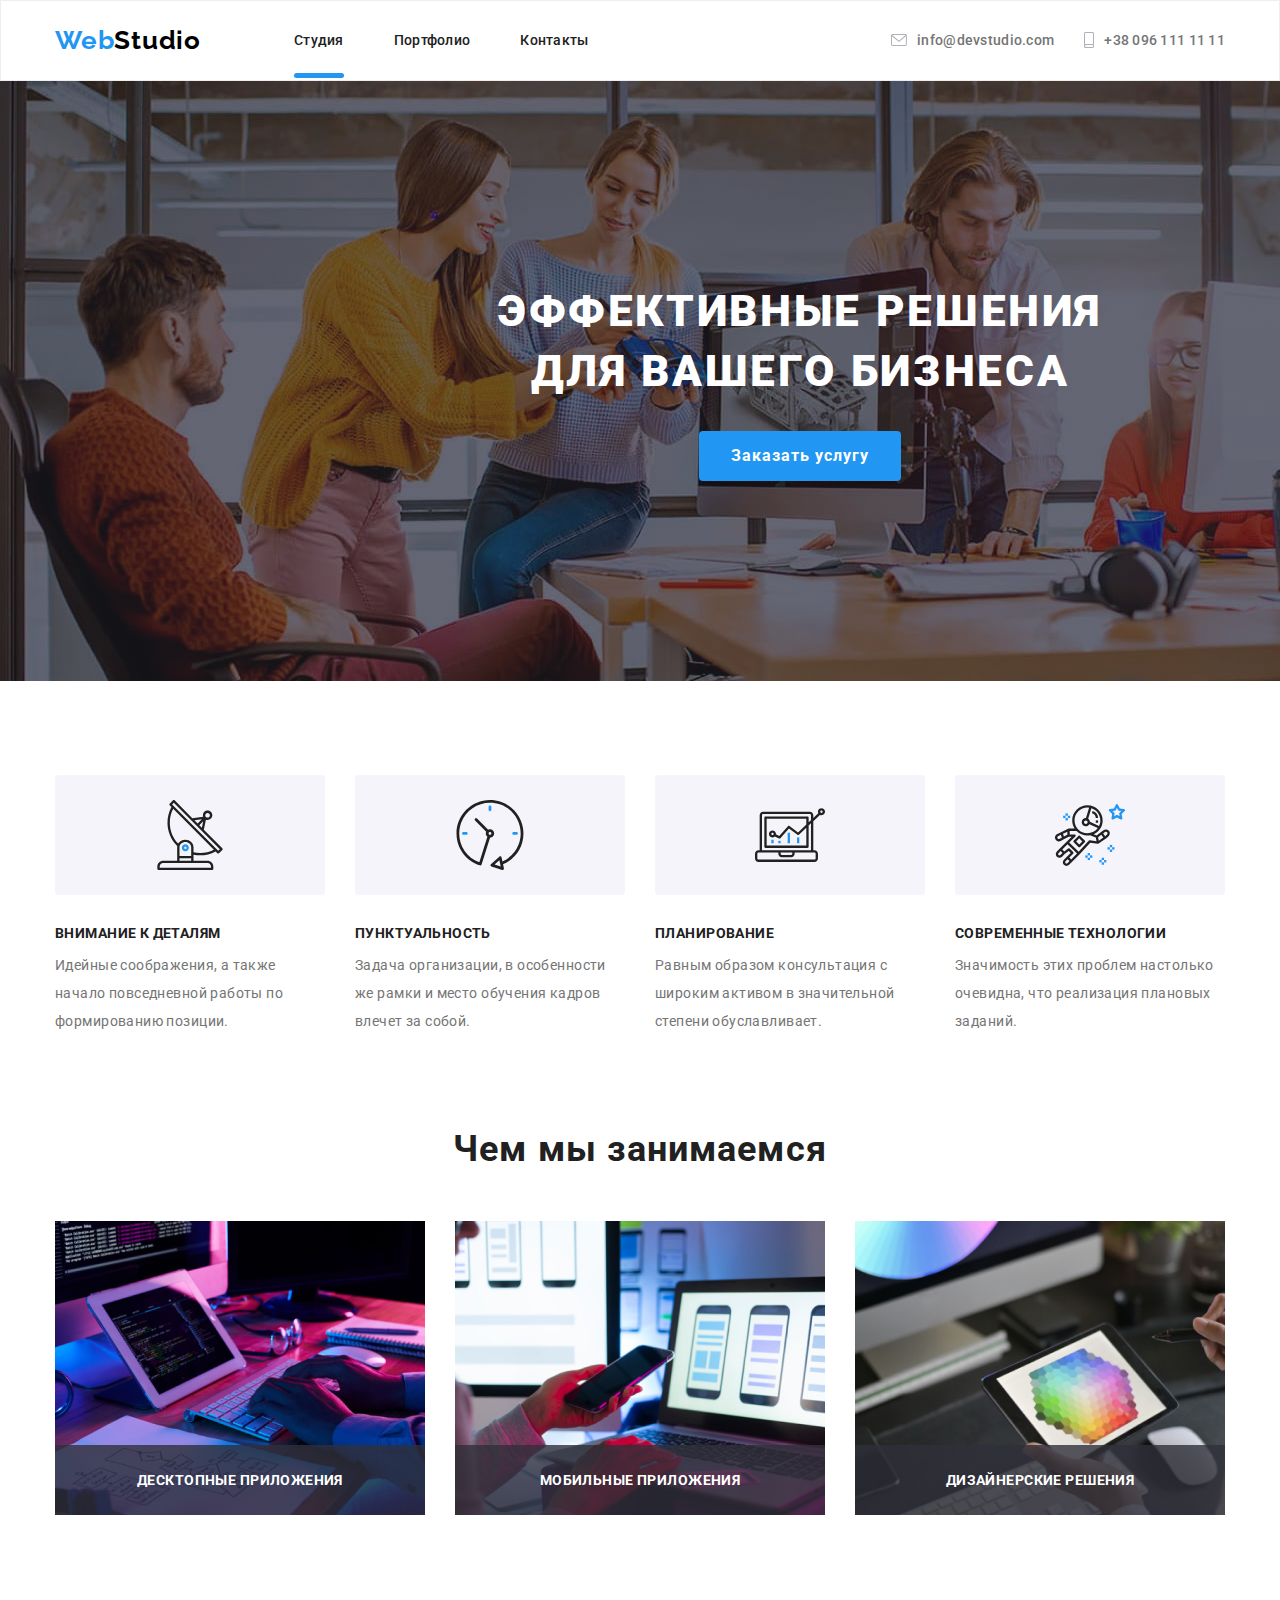
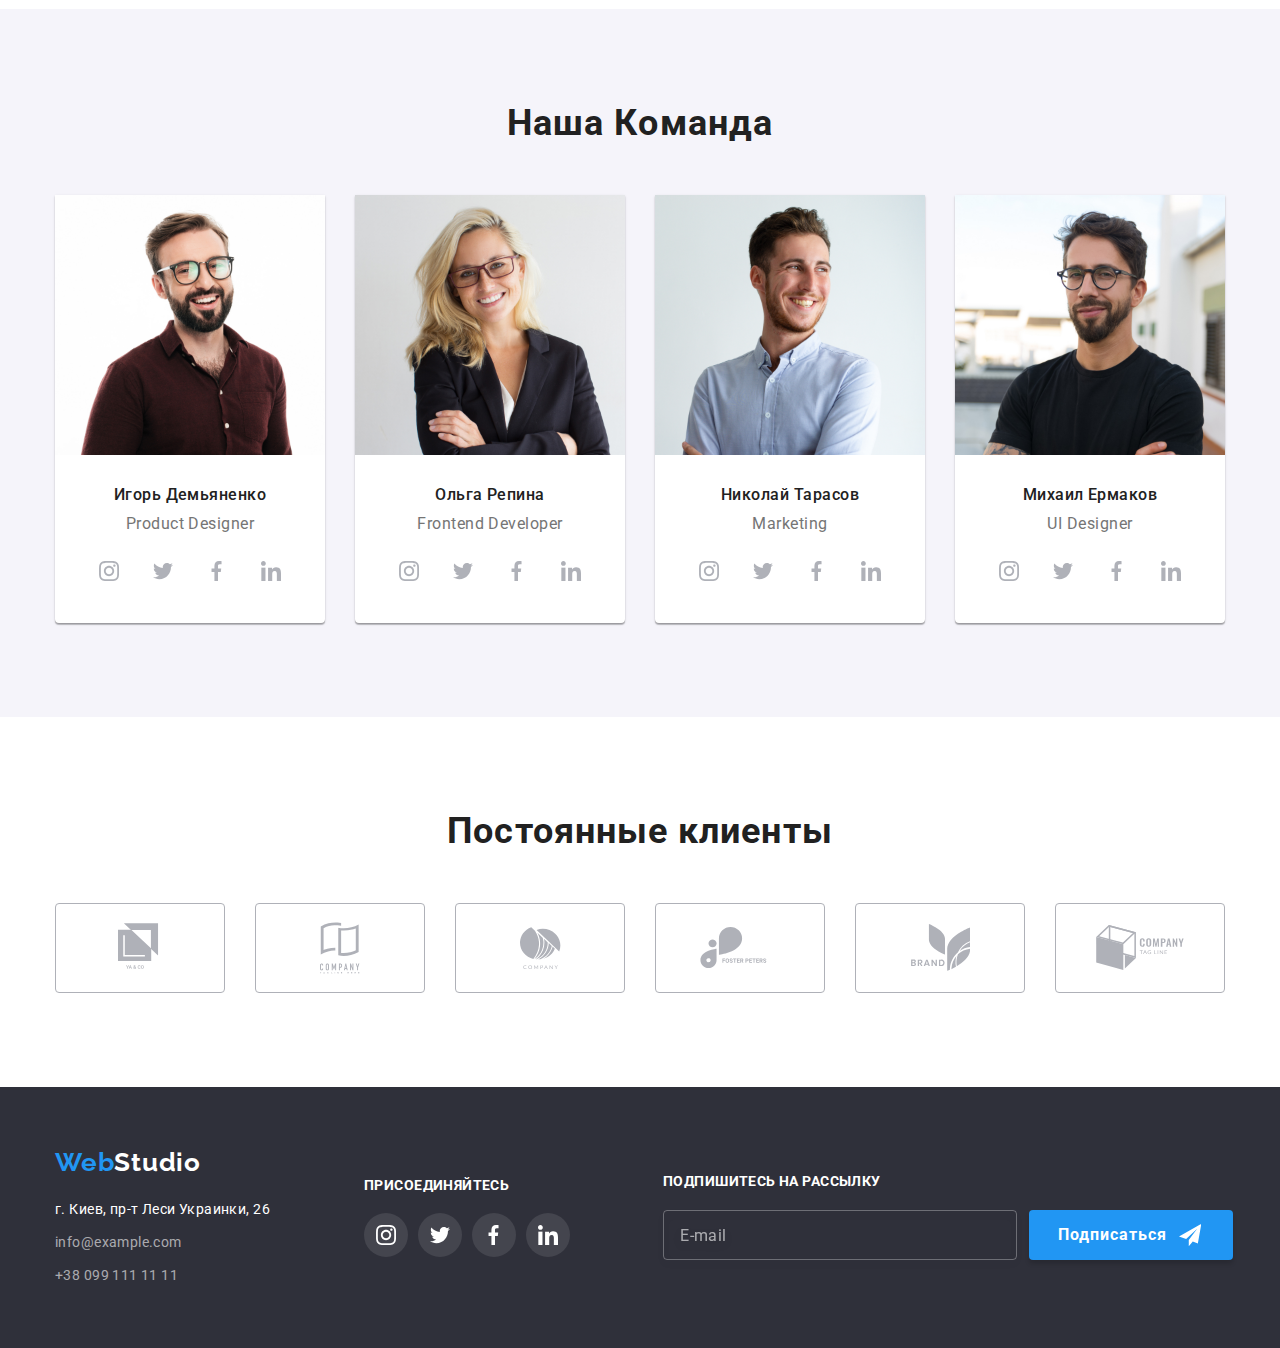
==== commit 342c5816: "dz-sass-7" ====
--- a/index.html
+++ b/index.html
@@ -8,9 +8,11 @@
       href="https://fonts.googleapis.com/css2?family=Raleway:wght@700&family=Roboto:wght@300;400;500;700;900&display=swap"
       rel="stylesheet"
     />
-    <link rel="stylesheet" href="./css/modern-normalize.css" />
-    <!-- <link rel="stylesheet" href="https://cdnjs.cloudflare.com/ajax/libs/modern-normalize/1.0.0/modern-normalize.css"> -->
-    <link rel="stylesheet" href="./css/styles.css" />
+    <!-- <link rel="stylesheet" href="./css/modern-normalize.css" /> -->
+    <link rel="stylesheet" href="https://cdnjs.cloudflare.com/ajax/libs/modern-normalize/1.0.0/modern-normalize.css">
+    <!-- <link rel="stylesheet" href="./css/styles.css" /> -->
+    <link rel="stylesheet" href="./css/main.min.css">
+    <!-- <link rel="stylesheet" href="./css/styles.css" /> -->
   </head>
   <body>
     <!--Header-->
@@ -23,19 +25,19 @@
           >
           <!--menu nav-->
 
-          <ul class="navigation-list list">
-            <li class="navigation-list-item">
-              <a class="navigation-list-link link active" href="./index.html"
+          <ul class="navigation__list list">
+            <li class="navigation__list-item">
+              <a class="navigation__list-link link active" href="./index.html"
                 >Студия</a
               >
             </li>
-            <li class="navigation-list-item">
-              <a class="navigation-list-link link" href="./portfolio.html"
+            <li class="navigation__list-item">
+              <a class="navigation__list-link link" href="./portfolio.html"
                 >Портфолио</a
               >
             </li>
-            <li class="navigation-list-item">
-              <a class="navigation-list-link link" href="./cont.html"
+            <li class="navigation__list-item">
+              <a class="navigation__list-link link" href="./cont.html"
                 >Контакты</a
               >
             </li>
@@ -212,7 +214,7 @@
                 width="370"
                 height="294"
               />
-              <div class="title-features">
+              <div class="we-doing-title">
                 <h3 class="title-h-white">Десктопные приложения</h3>
               </div>
             </li>
@@ -223,7 +225,7 @@
                 width="370"
                 height="294"
               />
-              <div class="title-features">
+              <div class="we-doing-title">
                 <h3 class="title-h-white">Мобильные приложения</h3>
               </div>
             </li>
@@ -234,7 +236,7 @@
                 width="370"
                 height="294"
               />
-              <div class="title-features">
+              <div class="we-doing-title">
                 <h3 class="title-h-white">Дизайнерские решения</h3>
               </div>
             </li>
@@ -260,8 +262,8 @@
               <div class="social-links-team">
                 <ul class="social-links-list list">
                   <li class="social-links-item">
-                    <a class="social-link-icon" href="">
-                      <svg class="social-icon" width="20px" height="20px">
+                    <a class="social-links-icon" href="">
+                      <svg class="social-icon-style" width="20px" height="20px">
                         <use
                           href="./images/icons/sprite.svg#icon-instagram"
                         ></use>
@@ -269,8 +271,8 @@
                     </a>
                   </li>
                   <li class="social-links-item">
-                    <a class="social-link-icon" href="">
-                      <svg class="social-icon" width="20px" height="20px">
+                    <a class="social-links-icon" href="">
+                      <svg class="social-icon-style" width="20px" height="20px">
                         <use
                           href="./images/icons/sprite.svg#icon-twitter"
                         ></use>
@@ -278,8 +280,8 @@
                     </a>
                   </li>
                   <li class="social-links-item">
-                    <a class="social-link-icon" href="">
-                      <svg class="social-icon" width="20px" height="20px">
+                    <a class="social-links-icon" href="">
+                      <svg class="social-icon-style" width="20px" height="20px">
                         <use
                           href="./images/icons/sprite.svg#icon-facebook"
                         ></use>
@@ -287,8 +289,8 @@
                     </a>
                   </li>
                   <li class="social-links-item">
-                    <a class="social-link-icon" href="">
-                      <svg class="social-icon" width="20px" height="20px">
+                    <a class="social-links-icon" href="">
+                      <svg class="social-icon-style" width="20px" height="20px">
                         <use
                           href="./images/icons/sprite.svg#icon-linkedin"
                         ></use>
@@ -312,8 +314,8 @@
               <div class="social-links-team">
                 <ul class="social-links-list list">
                   <li class="social-links-item">
-                    <a class="social-link-icon" href="">
-                      <svg class="social-icon" width="20px" height="20px">
+                    <a class="social-links-icon" href="">
+                      <svg class="social-icon-style" width="20px" height="20px">
                         <use
                           href="./images/icons/sprite.svg#icon-instagram"
                         ></use>
@@ -321,8 +323,8 @@
                     </a>
                   </li>
                   <li class="social-links-item">
-                    <a class="social-link-icon" href="">
-                      <svg class="social-icon" width="20px" height="20px">
+                    <a class="social-links-icon" href="">
+                      <svg class="social-icon-style" width="20px" height="20px">
                         <use
                           href="./images/icons/sprite.svg#icon-twitter"
                         ></use>
@@ -330,8 +332,8 @@
                     </a>
                   </li>
                   <li class="social-links-item">
-                    <a class="social-link-icon" href="">
-                      <svg class="social-icon" width="20px" height="20px">
+                    <a class="social-links-icon" href="">
+                      <svg class="social-icon-style" width="20px" height="20px">
                         <use
                           href="./images/icons/sprite.svg#icon-facebook"
                         ></use>
@@ -339,8 +341,8 @@
                     </a>
                   </li>
                   <li class="social-links-item">
-                    <a class="social-link-icon" href="">
-                      <svg class="social-icon" width="20px" height="20px">
+                    <a class="social-links-icon" href="">
+                      <svg class="social-icon-style" width="20px" height="20px">
                         <use
                           href="./images/icons/sprite.svg#icon-linkedin"
                         ></use>
@@ -364,8 +366,8 @@
               <div class="social-links-team">
                 <ul class="social-links-list list">
                   <li class="social-links-item">
-                    <a class="social-link-icon" href="">
-                      <svg class="social-icon" width="20px" height="20px">
+                    <a class="social-links-icon" href="">
+                      <svg class="social-icon-style" width="20px" height="20px">
                         <use
                           href="./images/icons/sprite.svg#icon-instagram"
                         ></use>
@@ -373,8 +375,8 @@
                     </a>
                   </li>
                   <li class="social-links-item">
-                    <a class="social-link-icon" href="">
-                      <svg class="social-icon" width="20px" height="20px">
+                    <a class="social-links-icon" href="">
+                      <svg class="social-icon-style" width="20px" height="20px">
                         <use
                           href="./images/icons/sprite.svg#icon-twitter"
                         ></use>
@@ -382,8 +384,8 @@
                     </a>
                   </li>
                   <li class="social-links-item">
-                    <a class="social-link-icon" href="">
-                      <svg class="social-icon" width="20px" height="20px">
+                    <a class="social-links-icon" href="">
+                      <svg class="social-icon-style" width="20px" height="20px">
                         <use
                           href="./images/icons/sprite.svg#icon-facebook"
                         ></use>
@@ -391,8 +393,8 @@
                     </a>
                   </li>
                   <li class="social-links-item">
-                    <a class="social-link-icon" href="">
-                      <svg class="social-icon" width="20px" height="20px">
+                    <a class="social-links-icon" href="">
+                      <svg class="social-icon-style" width="20px" height="20px">
                         <use
                           href="./images/icons/sprite.svg#icon-linkedin"
                         ></use>
@@ -403,7 +405,7 @@
               </div>
             </li>
             <li class="team-list-item">
-              <!-- <a class="team-list-link link" href=""> -->
+              
               <img
                 class="team-list-card"
                 src="./images/main/photocard4.jpg"
@@ -416,8 +418,8 @@
               <div class="social-links-team">
                 <ul class="social-links-list list">
                   <li class="social-links-item">
-                    <a class="social-link-icon" href="">
-                      <svg class="social-icon" width="20px" height="20px">
+                    <a class="social-links-icon" href="">
+                      <svg class="social-icon-style" width="20px" height="20px">
                         <use
                           href="./images/icons/sprite.svg#icon-instagram"
                         ></use>
@@ -425,8 +427,8 @@
                     </a>
                   </li>
                   <li class="social-links-item">
-                    <a class="social-link-icon" href="">
-                      <svg class="social-icon" width="20px" height="20px">
+                    <a class="social-links-icon" href="">
+                      <svg class="social-icon-style" width="20px" height="20px">
                         <use
                           href="./images/icons/sprite.svg#icon-twitter"
                         ></use>
@@ -434,8 +436,8 @@
                     </a>
                   </li>
                   <li class="social-links-item">
-                    <a class="social-link-icon" href="">
-                      <svg class="social-icon" width="20px" height="20px">
+                    <a class="social-links-icon" href="">
+                      <svg class="social-icon-style" width="20px" height="20px">
                         <use
                           href="./images/icons/sprite.svg#icon-facebook"
                         ></use>
@@ -443,8 +445,8 @@
                     </a>
                   </li>
                   <li class="social-links-item">
-                    <a class="social-link-icon" href="">
-                      <svg class="social-icon" width="20px" height="20px">
+                    <a class="social-links-icon" href="">
+                      <svg class="social-icon-style" width="20px" height="20px">
                         <use
                           href="./images/icons/sprite.svg#icon-linkedin"
                         ></use>
@@ -462,42 +464,42 @@
         <div class="clients-container container">
           <h2>Постоянные клиенты</h2>
           <ul class="clients-list list">
-            <li class="clients-item">
+            <li class="clients-list-item">
               <a class="clients-item-link link" href="">
                 <svg class="clients-icon" width="44.27px" height="49.23px">
                   <use href="./images/icons/sprite.svg#icon-logo1"></use>
                 </svg>
               </a>
             </li>
-            <li class="clients-item">
+            <li class="clients-list-item">
               <a class="clients-item-link link" href="">
                 <svg class="clients-icon" width="40px" height="52px">
                   <use href="./images/icons/sprite.svg#icon-logo2"></use>
                 </svg>
               </a>
             </li>
-            <li class="clients-item">
+            <li class="clients-list-item">
               <a class="clients-item-link link" href="">
                 <svg class="clients-icon" width="41px" height="42.6px">
                   <use href="./images/icons/sprite.svg#icon-logo3"></use>
                 </svg>
               </a>
             </li>
-            <li class="clients-item">
+            <li class="clients-list-item">
               <a class="clients-item-link link" href="">
                 <svg class="clients-icon" width="79.66px" height="42.02">
                   <use href="./images/icons/sprite.svg#icon-logo4"></use>
                 </svg>
               </a>
             </li>
-            <li class="clients-item">
+            <li class="clients-list-item">
               <a class="clients-item-link link" href="">
                 <svg class="clients-icon" width="59px" height="47px">
                   <use href="./images/icons/sprite.svg#icon-logo5"></use>
                 </svg>
               </a>
             </li>
-            <li class="clients-item">
+            <li class="clients-list-item">
               <a class="clients-item-link link" href="">
                 <svg class="clients-icon" width="88.48px" height="45.44px">
                   <use href="./images/icons/sprite.svg#icon-logo6"></use>
@@ -511,7 +513,7 @@
     <!--FOOTER-->
     <footer class="footer">
       <div class="container">
-        <div class="logo-address-container">
+        <div class="footer-logo-container">
           <div class="footer-logo">
             <a class="logo link" href="./index.html" aria-label="Логотип студии"
               ><span class="logo-color" lang="en">Web</span
@@ -545,29 +547,29 @@
           <div class="social-links-team">
             <ul class="social-links-list list">
               <li class="social-links-item">
-                <a class="social-link-icon icon-footer" href="">
+                <a class="social-links-icon footer-icon" href="">
                   <svg class="social-icon" width="20px" height="20px">
                     <use href="./images/icons/sprite.svg#icon-instagram"></use>
                   </svg>
                 </a>
               </li>
               <li class="social-links-item">
-                <a class="social-link-icon icon-footer" href="">
-                  <svg class="social-icon" width="20px" height="20px">
+                <a class="social-links-icon footer-icon" href="">
+                  <svg class="social-icon-style" width="20px" height="20px">
                     <use href="./images/icons/sprite.svg#icon-twitter"></use>
                   </svg>
                 </a>
               </li>
               <li class="social-links-item">
-                <a class="social-link-icon icon-footer" href="">
-                  <svg class="social-icon" width="20px" height="20px">
+                <a class="social-links-icon footer-icon" href="">
+                  <svg class="social-icon-style" width="20px" height="20px">
                     <use href="./images/icons/sprite.svg#icon-facebook"></use>
                   </svg>
                 </a>
               </li>
               <li class="social-links-item">
-                <a class="social-link-icon icon-footer" href="">
-                  <svg class="social-icon" width="20px" height="20px">
+                <a class="social-links-icon footer-icon" href="">
+                  <svg class="social-icon-style" width="20px" height="20px">
                     <use href="./images/icons/sprite.svg#icon-linkedin"></use>
                   </svg>
                 </a>
@@ -575,7 +577,7 @@
             </ul>
           </div>
         </div>
-        <div class="form-footer">
+        <div class="footer-form">
           <form action="#" method="GET" class="">
             
             <h2 class="footer-form-title">Подпишитесь на рассылку</h2>
@@ -583,7 +585,7 @@
                 <label class="text-label" for="user-email-footer"></label>
                 <input type="email" class="footer-form__input" name="user-email-footer" id="user-email-footer" placeholder="E-mail">
                 <button type="submit" class="modal-btn footer-button">Подписаться
-                  <svg class="footer-icon" width="24" height="24">
+                  <svg class="footer-icon-submit" width="24" height="24">
                     <use href="./images/icons/sprite-modal.svg#icon-send"></use>
                   </svg>
                 </button>
--- a/css/main.min.css
+++ b/css/main.min.css
@@ -0,0 +1,3 @@
+/*! modern-normalize v1.0.0 | MIT License | https://github.com/sindresorhus/modern-normalize */*,*::before,*::after{box-sizing:border-box}:root{-moz-tab-size:4;tab-size:4}html{line-height:1.15;-webkit-text-size-adjust:100%}body{margin:0}body{font-family:system-ui,-apple-system,"Segoe UI",Roboto,Helvetica,Arial,sans-serif,"Apple Color Emoji","Segoe UI Emoji"}hr{height:0;color:inherit}abbr[title]{text-decoration:underline dotted}b,strong{font-weight:bolder}code,kbd,samp,pre{font-family:ui-monospace, SFMono-Regular, Consolas, 'Liberation Mono', Menlo,+ monospace;font-size:1em}small{font-size:80%}sub,sup{font-size:75%;line-height:0;position:relative;vertical-align:baseline}sub{bottom:-0.25em}sup{top:-0.5em}table{text-indent:0;border-color:inherit}button,input,optgroup,select,textarea{font-family:inherit;font-size:100%;line-height:1.15;margin:0}button,select{text-transform:none}button,[type='button'],[type='reset'],[type='submit']{-webkit-appearance:button}::-moz-focus-inner{border-style:none;padding:0}:-moz-focusring{outline:1px dotted ButtonText}:-moz-ui-invalid{box-shadow:none}legend{padding:0}progress{vertical-align:baseline}::-webkit-inner-spin-button,::-webkit-outer-spin-button{height:auto}[type='search']{-webkit-appearance:textfield;outline-offset:-2px}::-webkit-search-decoration{-webkit-appearance:none}::-webkit-file-upload-button{-webkit-appearance:button;font:inherit}summary{display:list-item}.visually-hidden{position:absolute !important;clip:rect(1px 1px 1px 1px);clip:rect(1px, 1px, 1px, 1px);padding:0 !important;border:0 !important;height:1px !important;width:1px !important;overflow:hidden}*,*::before,*::after{margin:0;padding:0}body{font-family:"Roboto",sans-serif}.list{list-style:none}.link{text-decoration:none}.address{font-style:normal}img{display:block}.title-h-white{font-weight:700;font-size:14px;line-height:1.143;letter-spacing:0.03em;text-transform:uppercase;color:#fff}.title-h-black{font-weight:700;font-size:14px;line-height:1.143;letter-spacing:0.03em;text-transform:uppercase;color:#212121}.container{width:1200px;padding:0 15px;margin:0 auto}.header .container{display:flex;align-items:center}.portfolio .container{padding-top:94px;padding-bottom:94px}.clients .container{padding-top:94px;padding-bottom:94px}.features .container{padding-top:94px;padding-bottom:47px}.footer .container{display:flex;align-items:center}.start-page .container{padding-top:200px;display:flex;flex-wrap:wrap;flex-direction:column;align-items:center}.team .container{padding-top:94px;padding-bottom:94px}.we-doing .container{padding-top:47px;padding-bottom:94px}.modal-btn{padding:0;border:none;font:inherit;color:inherit;background-color:transparent;font-weight:700;font-size:16px;line-height:1.875;letter-spacing:0.06em;color:#ffffff;background:#2196f3;padding:10px 32px;cursor:pointer;min-width:200px;height:50px;box-shadow:0px 4px 4px rgba(0,0,0,0.15);border-radius:4px;margin:0 auto}.social-links{align-items:center}.social-links-team{width:206px;height:44px}.social-links-list{display:flex;align-items:center;justify-content:space-between}.social-links-footer>h2{font-family:Roboto;font-style:normal;font-weight:700;font-size:14px;line-height:16px;letter-spacing:0.03em;text-transform:uppercase;color:#ffffff;margin-bottom:20px}.social-links-icon{display:flex;align-items:center;justify-content:center;transition:background-color 250ms cubic-bezier(0.4, 0, 0.2, 1);width:44px;height:44px;border-radius:50%}.social-links-icon:hover,.social-links-icon:focus{background:#2196f3;border-radius:50%}.social-links-icon:hover svg,.social-links-icon:focus svg{fill:#ffffff}.social-links-icon svg{fill:#afb1b8;transition:fill 250ms cubic-bezier(0.4, 0, 0.2, 1)}.backdrop{position:fixed;top:0;left:0;width:100%;height:100%;background-color:rgba(160,148,125,0.5)}.backdrop.is-hidden{opacity:0;pointer-events:none}.modal{width:528px;height:581px;padding:40px 40px;background-color:#fff;position:absolute;top:50%;left:50%;transform:translate(-50%, -50%)}.close-button{width:30px;height:30px;cursor:pointer;border-radius:50%;border:1px solid rgba(0,0,0,0.1);top:8px;right:8px;position:absolute;background:white;transition:fill 250ms cubic-bezier(0.4, 0, 0.2, 1)}.close-button svg{fill:black;transition:fill 250ms cubic-bezier(0.4, 0, 0.2, 1)}.close-button:hover svg{fill:#2196f3}.contact-form__input{display:block;padding-left:40px;transition:border 250ms cubic-bezier(0.4, 0, 0.2, 1);width:100%;height:40px;border:1px solid rgba(33,33,33,0.2);box-sizing:border-box;border-radius:4px}.contact-form__input:hover,.contact-form__input:focus{border:1px solid #2196f3;cursor:pointer;outline:none}.btn-wrapper{display:flex;justify-content:center}.btn-wrapper .contact-form__submit{width:200px;height:50px;background-color:#2196f3;box-shadow:0px 4px 4px rgba(0,0,0,0.15);border-radius:4px}.contact-form__message{resize:none;padding:12px 16px;transition:border 250ms cubic-bezier(0.4, 0, 0.2, 1);width:100%;height:100%;border:1px solid rgba(33,33,33,0.2);box-sizing:border-box;border-radius:4px}.contact-form__message::placeholder{font-weight:400;font-size:12px;line-height:1.16;letter-spacing:0.01em;color:rgba(117,117,117,0.5)}.contact-form__message:hover,.contact-form__message:focus{border:1px solid #2196f3;cursor:pointer;outline:none}.contact-form_title{font-weight:700;font-size:20px;line-height:1.15;text-align:center;letter-spacing:0.03em;color:#212121;margin-bottom:12px}.policy{margin-bottom:30px;display:flex;align-items:center;display:flex}.text-policy{font-weight:400;font-size:14px;line-height:1.7;letter-spacing:0.03em;color:#757575;margin-left:7px}.contact-info:not(:last-child){margin-bottom:10px}.contact-info:last-child{margin-bottom:20px}.input-form{margin-top:4px;position:relative}.input-form svg{position:absolute;top:50%;left:12px;fill:black;transition:fill 250ms cubic-bezier(0.4, 0, 0.2, 1);transform:translateY(-50%)}.contact-form__input:hover+.modal-icon{fill:#2196f3}.contact-form__input:focus+.modal-icon{fill:#2196f3}.label{display:flex;align-items:center;position:relative}.label-text{margin-left:23px}.icon-checked{content:'';display:inline-block;width:16px;height:15px;border:1px solid #212121;border-radius:2px;position:absolute;top:50%;left:0;transform:translateY(-50%);transition:background-color 250ms cubic-bezier(0.4, 0, 0.2, 1)}.checkbox:checked+.icon-checked{border-color:#2196f3;background-color:#2196f3;background-image:url(../images/icons/icon-check.svg);background-size:contain;background-origin:border-box}.checkbox:focus+.icon-checked{outline:1px solid black}.text-label{font-weight:400;font-size:12px;line-height:1.16;letter-spacing:0.01em;color:#757575}.textarea{height:120px;margin-top:4px}.footer-form{width:570px;height:86px;margin-left:93px}.footer-form-title{font-weight:700;font-size:14px;line-height:1.14;letter-spacing:0.03em;text-transform:uppercase;color:#fff;margin-bottom:20px}.footer-form__input{transition:border 250ms cubic-bezier(0.4, 0, 0.2, 1);border:none;margin-right:12px;padding-left:16px;color:#ffffff;width:358px;height:50px;border:1px solid rgba(255,255,255,0.3);box-sizing:border-box;filter:drop-shadow(0px 4px 4px rgba(0,0,0,0.15));border-radius:4px;background-color:transparent}.footer-form__input::placeholder{font-weight:400;font-size:16px;line-height:1.25;display:flex;align-items:center;letter-spacing:0.03em;color:rgba(255,255,255,0.6)}.footer-form__input:focus,.footer-form__input:hover{border:1px solid #2196f3;cursor:pointer;outline:none}.footer-input{display:flex;align-items:center}.footer-input svg{margin-left:12px}.footer-icon-submit{fill:#ffffff}.footer-button{display:flex;align-items:center;padding-top:10px;padding-left:29px}.logo{font-family:"Raleway",sans-serif;font-size:26px;line-height:1.19;font-style:normal;font-weight:700;letter-spacing:0.03em;color:#000000;margin-right:93px}.logo-color{color:#2196f3}.active::after{content:'';display:block;height:5px;width:100%;left:0;bottom:-30px;position:absolute;background-color:#2196f3;border-radius:4px}.active{color:#2196f3}.svg-container{width:270px;height:120px;background:#f5f4fa;border-radius:4px;margin-bottom:30px;padding:25px 100px}.start-page{background-color:#2f303a}.start-page-container{height:600px;width:1600px;background-image:linear-gradient(to right, rgba(47,48,58,0.4), rgba(47,48,58,0.4)),url("../images/start-page/img8.jpg")}.hero-title{text-align:center;width:696px;height:120px;text-transform:uppercase;font-size:44px;line-height:1.364;color:#ffffff;font-weight:900;letter-spacing:0.06em;margin-bottom:30px}.start-page{position:relative;z-index:2}.header{padding-top:24px;padding-bottom:24px;border:1px solid #eeeeee}.header .address{margin-left:auto}.address-list{display:flex}.address-list-item:not(:last-child){margin-right:30px}.address-icon{margin-right:10px;fill:#757575}.navigation{display:flex;align-items:center}.navigation__list{display:flex}.navigation__list-item:not(:last-child){margin-right:50px}.navigation__list-link{position:relative;font-weight:500;font-size:14px;line-height:1.143;letter-spacing:0.02em;color:#212121;transition:color 250ms cubic-bezier(0.4, 0, 0.2, 1)}.navigation__list-link:hover,.navigation__list-link:focus{color:#2196f3}.header-address-link{display:flex;align-items:center;font-weight:500;font-size:14px;line-height:1.143;letter-spacing:0.02em;color:#757575;transition:color 250ms cubic-bezier(0.4, 0, 0.2, 1)}.header-address-link svg{fill:#afb1b8;transition:fill 250ms cubic-bezier(0.4, 0, 0.2, 1)}.header-address-link svg:hover,.header-address-link svg:focus{color:#2196f3}.header-address-link svg:hover svg,.header-address-link svg:hover svg,.header-address-link svg:focus svg,.header-address-link svg:focus svg{fill:#2196f3}.we-doing{position:relative;z-index:1}.we-doing>h2{font-weight:700;font-size:36px;line-height:1.166;text-align:center;letter-spacing:0.03em;color:#212121;margin-bottom:50px}.we-doing-title{content:'';display:block;position:absolute;padding-top:27px;padding-bottom:27px;text-align:center;height:70px;width:100%;background:rgba(47,48,58,0.8);left:0;bottom:0}.we-doing-list{display:flex;justify-content:space-between}.we-doing-list-item{position:relative}.features-list{display:flex}.features-list-item>h3{font-weight:700;font-size:14px;line-height:1.143;letter-spacing:0.03em;text-transform:uppercase;margin-bottom:10px;color:#212121}.features-list-item>p{font-weight:400;font-size:14px;line-height:2;letter-spacing:0.03em;color:#757575;min-width:270px}.features-list-item:not(:last-child){margin-right:30px}.team{background:#f5f4fa}.team-list{display:flex}.team-list-item{padding-bottom:30px;display:flex;flex-direction:column;align-items:center;background-color:#ffffff;box-shadow:0px 1px 3px rgba(0,0,0,0.12),0px 1px 1px rgba(0,0,0,0.14),0px 2px 1px rgba(0,0,0,0.2);border-radius:0px 0px 4px 4px}.team-list-item>h3{font-weight:500;font-size:16px;line-height:1.188;letter-spacing:0.03em;color:#212121;margin-bottom:10px}.team-list-item:not(:last-child){margin-right:30px}.team-list-item>p{font-weight:400;font-size:16px;line-height:1.188;margin-bottom:16px;letter-spacing:0.03em;color:#757575}.team-list-card{margin-bottom:30px}.team-container>h2{margin-bottom:50px;font-weight:700;font-size:36px;line-height:1.166;text-align:center;letter-spacing:0.03em;color:#212121}.footer{padding-bottom:60px;padding-top:60px;background:#2f303a}.footer-logo{margin-bottom:20px}.footer-logo-container{margin-right:70px}.footer-mail-link,.footer-tel-link{font-size:14px;line-height:1.714;letter-spacing:0.03em;color:rgba(255,255,255,0.6)}.footer-map-link{font-style:normal;font-size:14px;line-height:1.714;letter-spacing:0.03em;color:#ffffff}.footer-list-item:not(:last-child){margin-bottom:9px}.footer-icon{background:rgba(255,255,255,0.1);border-radius:50%}.footer-icon svg{fill:#ffffff}.clients-list{display:flex}.clients-list-item:not(:last-child){margin-right:30px}.clients-container>h2{margin-bottom:50px;text-align:center;font-weight:700;font-size:36px;line-height:1.166;text-align:center;letter-spacing:0.03em;color:#212121}.clients-item-link{display:flex;align-items:center;justify-content:center;width:170px;height:90px;border:1px solid #afb1b8;border-radius:4px;transition:border 250ms cubic-bezier(0.4, 0, 0.2, 1)}.clients-item-link svg{fill:#afb1b8;transition:fill 250ms cubic-bezier(0.4, 0, 0.2, 1)}.clients-item-link:hover,.clients-item-link:focus{border:1px solid #2196f3}.clients-item-link:hover svg,.clients-item-link:hover svg,.clients-item-link:focus svg,.clients-item-link:focus svg{fill:#2196f3}.clients-icon{fill:#afb1b8}
+/*# sourceMappingURL=main.min.css.map */